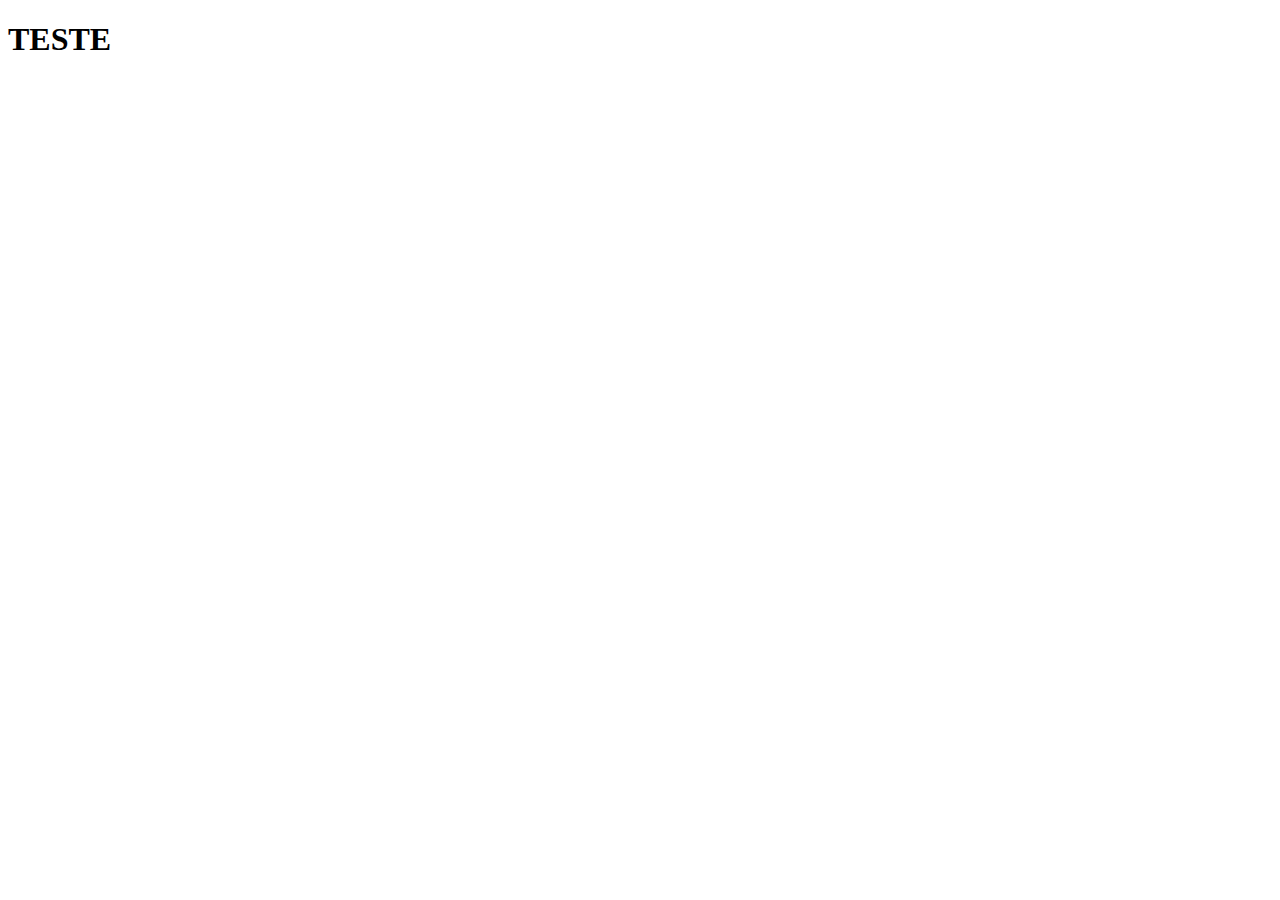
==== index.html @ 76f3df74 "teste" ====
<!DOCTYPE html>
<html lang="en">
<head>
  <title>FlexBlog</title>
  <meta charset="UTF-8">
  <meta name="viewport" content="width=device-width, initial-scale=1.0, shrink-to-fit=no">
  <link href="https://fonts.googleapis.com/css2?family=Nunito:ital,wght@0,400;0,700;1,400&display=swap" rel="stylesheet">
  <link rel="stylesheet" type="text/css" href="./style.css">
</head>
<body>
  <h1> TESTE</h1>
</body>
</html>
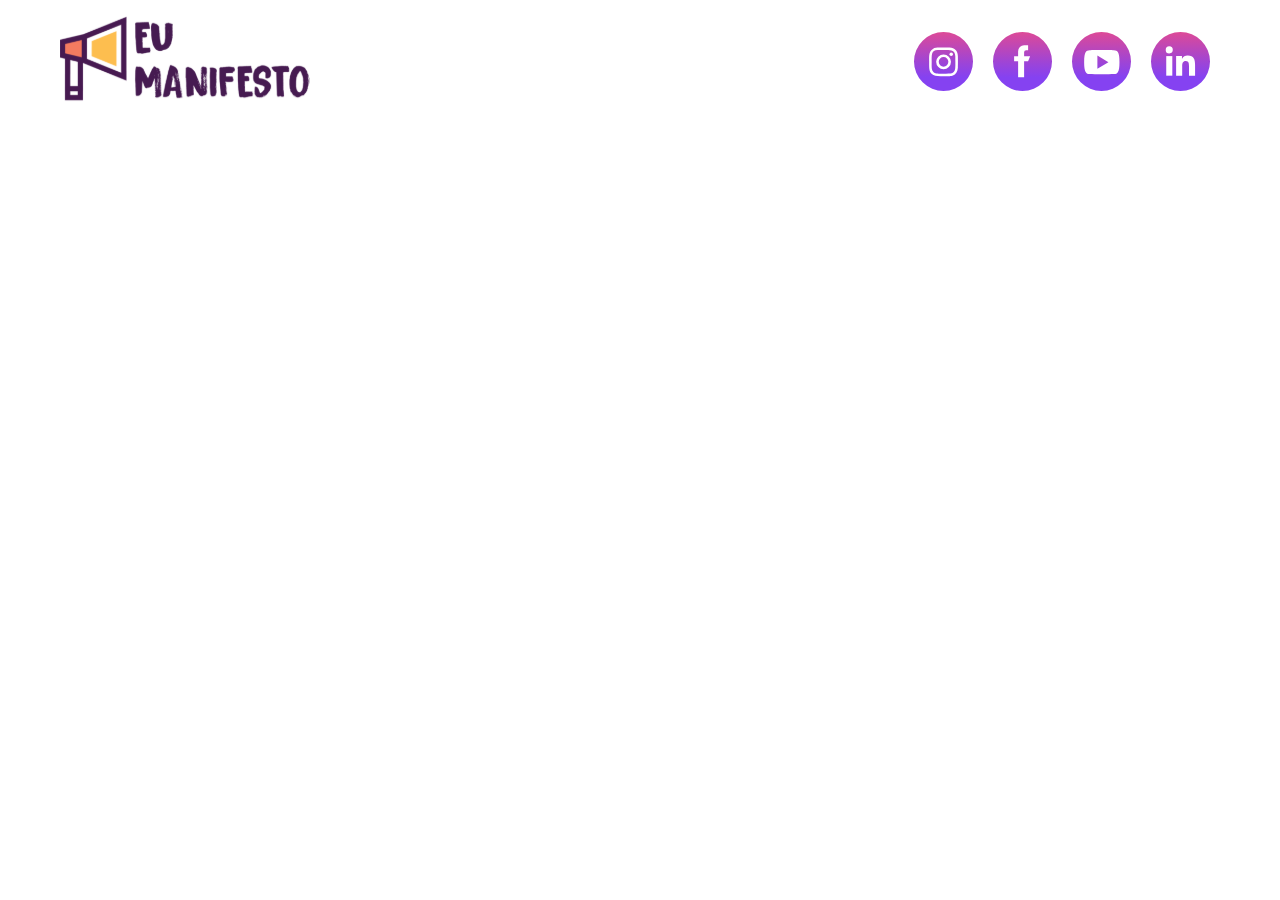
==== commit 75f36c1c: "Feito e estilizado Header da page" ====
--- a/index.html
+++ b/index.html
@@ -6,8 +6,55 @@
   <meta name="viewport" content="width=device-width, initial-scale=1.0, shrink-to-fit=no">
   <link href="https://fonts.googleapis.com/css2?family=Nunito:ital,wght@0,400;0,700;1,400&display=swap" rel="stylesheet">
   <link rel="stylesheet" type="text/css" href="./style.css">
+  
+  <!-- Hotjar Tracking Code for eumanifesto.online -->
+  <script>
+      (function(h,o,t,j,a,r){
+          h.hj=h.hj||function(){(h.hj.q=h.hj.q||[]).push(arguments)};
+          h._hjSettings={hjid:1817699,hjsv:6};
+          a=o.getElementsByTagName('head')[0];
+          r=o.createElement('script');r.async=1;
+          r.src=t+h._hjSettings.hjid+j+h._hjSettings.hjsv;
+          a.appendChild(r);
+      })(window,document,'https://static.hotjar.com/c/hotjar-','.js?sv=');
+  </script>
+  
+  <!-- Facebook Pixel Code -->
+  <script>
+    !function(f,b,e,v,n,t,s)
+    {if(f.fbq)return;n=f.fbq=function(){n.callMethod?
+    n.callMethod.apply(n,arguments):n.queue.push(arguments)};
+    if(!f._fbq)f._fbq=n;n.push=n;n.loaded=!0;n.version='2.0';
+    n.queue=[];t=b.createElement(e);t.async=!0;
+    t.src=v;s=b.getElementsByTagName(e)[0];
+    s.parentNode.insertBefore(t,s)}(window, document,'script',
+    'https://connect.facebook.net/en_US/fbevents.js');
+    fbq('init', '2068957799896020');
+    fbq('track', 'PageView');
+  </script>
+  <noscript><img height="1" width="1" style="display:none"
+    src="https://www.facebook.com/tr?id=2068957799896020&ev=PageView&noscript=1"
+  /></noscript>
+  <!-- End Facebook Pixel Code -->
+  
 </head>
 <body>
-  <h1> TESTE</h1>
+
+  <header class="menu">
+    <div class="menu-logo">
+      <a href="#"><img src="./img/logo.svg" alt="Logo"></a>
+    </div>
+    <nav class="menu-nav">
+      <ul>
+        <li><a href="#"><img src="./img/instagram.svg" alt="Instagram"></a></li>
+        <li><a href="#"><img src="./img/facebook.svg" alt="Instagram"></a></li>
+        <li><a href="#"><img src="./img/youtube.svg" alt="Instagram"></a></li>
+        <li><a href="#"><img src="./img/linkedin.svg" alt="Instagram"></a></li>
+      </ul>
+    </nav>
+  </header>
+
+
+
 </body>
 </html>
--- a/style.css
+++ b/style.css
@@ -0,0 +1,45 @@
+body, h1, h2, ul, li, a, p {
+  padding: 0px;
+  margin: 0px;
+}
+
+body {
+  
+  color: #222222;
+}
+
+ul {
+  list-style: none;
+}
+
+a {
+  text-decoration: none;
+}
+
+img {
+  display: block;
+  max-width: 100%;
+}
+
+* {
+  box-sizing: border-box;
+}
+
+/* MENU */
+.menu {
+  max-width: 1160px;
+  margin: 0 auto;
+  display: flex;
+  justify-content: space-between;
+  flex-wrap: wrap;
+  align-items: center;
+  padding: 15px 0;
+}
+.menu-nav ul {
+  display: flex;
+  flex-wrap: wrap;
+}
+.menu-nav a {
+  display: block;
+  padding: 10px;
+}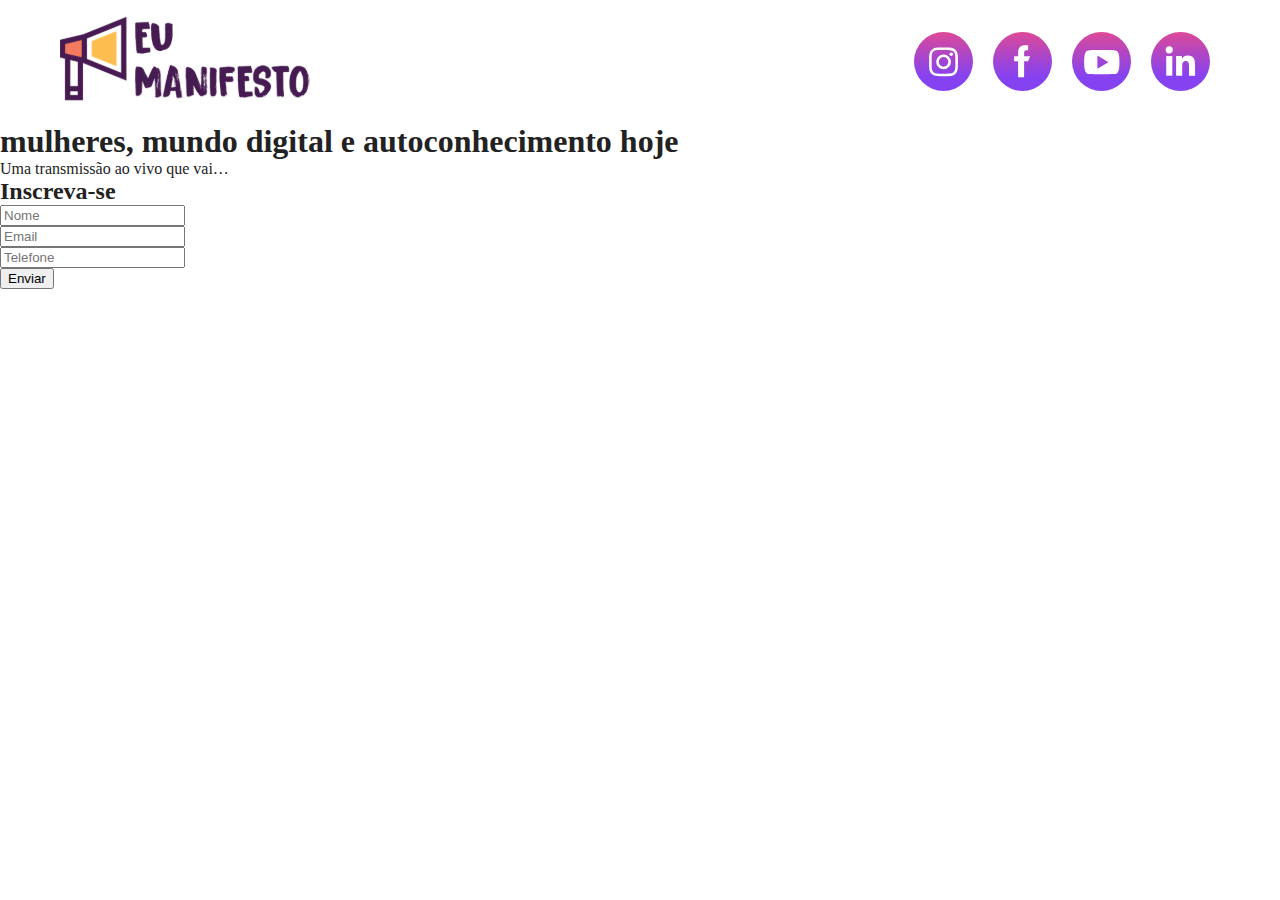
==== commit aecc551e: "Popup created" ====
--- a/index.html
+++ b/index.html
@@ -6,6 +6,7 @@
   <meta name="viewport" content="width=device-width, initial-scale=1.0, shrink-to-fit=no">
   <link href="https://fonts.googleapis.com/css2?family=Nunito:ital,wght@0,400;0,700;1,400&display=swap" rel="stylesheet">
   <link rel="stylesheet" type="text/css" href="./style.css">
+  <link rel="stylesheet" href="./assets/css/popup.css">
   
   <!-- Hotjar Tracking Code for eumanifesto.online -->
   <script>
@@ -54,7 +55,84 @@
     </nav>
   </header>
 
+  <section class="foda">
+    <div class="bg-main">
+    <div class="info">
+      <h1>mulheres, mundo digital e autoconhecimento hoje</h1>
+      <p>Uma transmissão ao vivo que vai…</p>
+    </div>
+    <div class="subscribe">
+      <h2>Inscreva-se</h2>
+      <form action="">
 
+        <div id="inputName" class="form-group">
+          <input
+            name="name"
+            type="text"
+            placeholder="Nome"
+            pattern="^\D{2,}\s[\D\s]{2,}$"
+            title="Campo para seu nome completo"
+            class="form-control form-control-lg"
+            required
+            aria-label="Digite seu nome completo"
+            aria-labelledby="inputName download-tool"                      
+          />
+        </div>
+
+        <div id="inputEmail" class="form-group">
+          <input
+            name="email"
+            type="email"
+            placeholder="Email"
+            title="Campo para um email válido"
+            class="form-control form-control-lg"
+            required
+            aria-label="Campo para um email válido"
+            aria-labelledby="inputEmail download-tool"                      
+          />
+        </div>
+        
+        <div id="inputEmail" class="form-group">
+          <input
+            name="telefone"
+            type="tel"
+            placeholder="Telefone"
+            title="Campo para um email válido"
+            class="form-control form-control-lg"
+            required
+            aria-label="Campo para um email válido"
+            aria-labelledby="inputEmail download-tool"                      
+          />
+        </div>
+
+        <input
+          name="redirectTo"
+          type="hidden"
+          value="https://lifeoneline.com.br/thankyou"
+        />
+
+        <!-- <input name="debugMode" type="hidden" value="true"/> -->
+
+        <button title="Envia formulário para receber EBOOK" aria-labelledby="download-tool" type="submit" class="btn btn-lg btn-block button-submit mb-4" >Enviar</button>
+
+      </form>
+    </div>
+  </div>
+  </section>
+
+    <!--popup-->
+    <div class="overlay">
+      <div class="popup">
+        <h2>Se houver, título</h2>
+        <a class="close" href="#">&times;</a>
+        <div class="content">
+          Conteúdo
+        </div>
+      </div>
+    </div>
+    <!--popup end-->
+  
+  <script src="./assets/js/popup.js"></script>
 
 </body>
 </html>
--- a/assets/css/popup.css
+++ b/assets/css/popup.css
@@ -0,0 +1,55 @@
+.overlay {
+  position: fixed;
+  top: 0;
+  bottom: 0;
+  left: 0;
+  right: 0;
+  background: rgba(0, 0, 0, 0.7);
+  transition: opacity 300ms;
+  visibility: hidden;
+  opacity: 0;
+}
+
+.visible {
+  visibility: visible;
+  opacity: 1;
+}
+
+.popup {
+  margin: 70px auto;
+  padding: 20px;
+  background: #fff;
+  border-radius: 5px;
+  width: 30%;
+  position: relative;
+}
+
+.popup h2 {
+  margin-top: 0;
+  color: #333;
+  font-family: Tahoma, Arial, sans-serif;
+}
+
+.popup .close {
+  position: absolute;
+  top: 20px;
+  right: 30px;
+  transition: all 200ms;
+  font-size: 30px;
+  font-weight: bold;
+  text-decoration: none;
+  color: #333;
+}
+/* .popup .close:hover {
+  color: #06D85F;
+} */
+.popup .content {
+  max-height: 30%;
+  overflow: auto;
+}
+
+/* @media screen and (max-width: 700px){
+  .popup{
+    width: 90%;
+  }
+} */
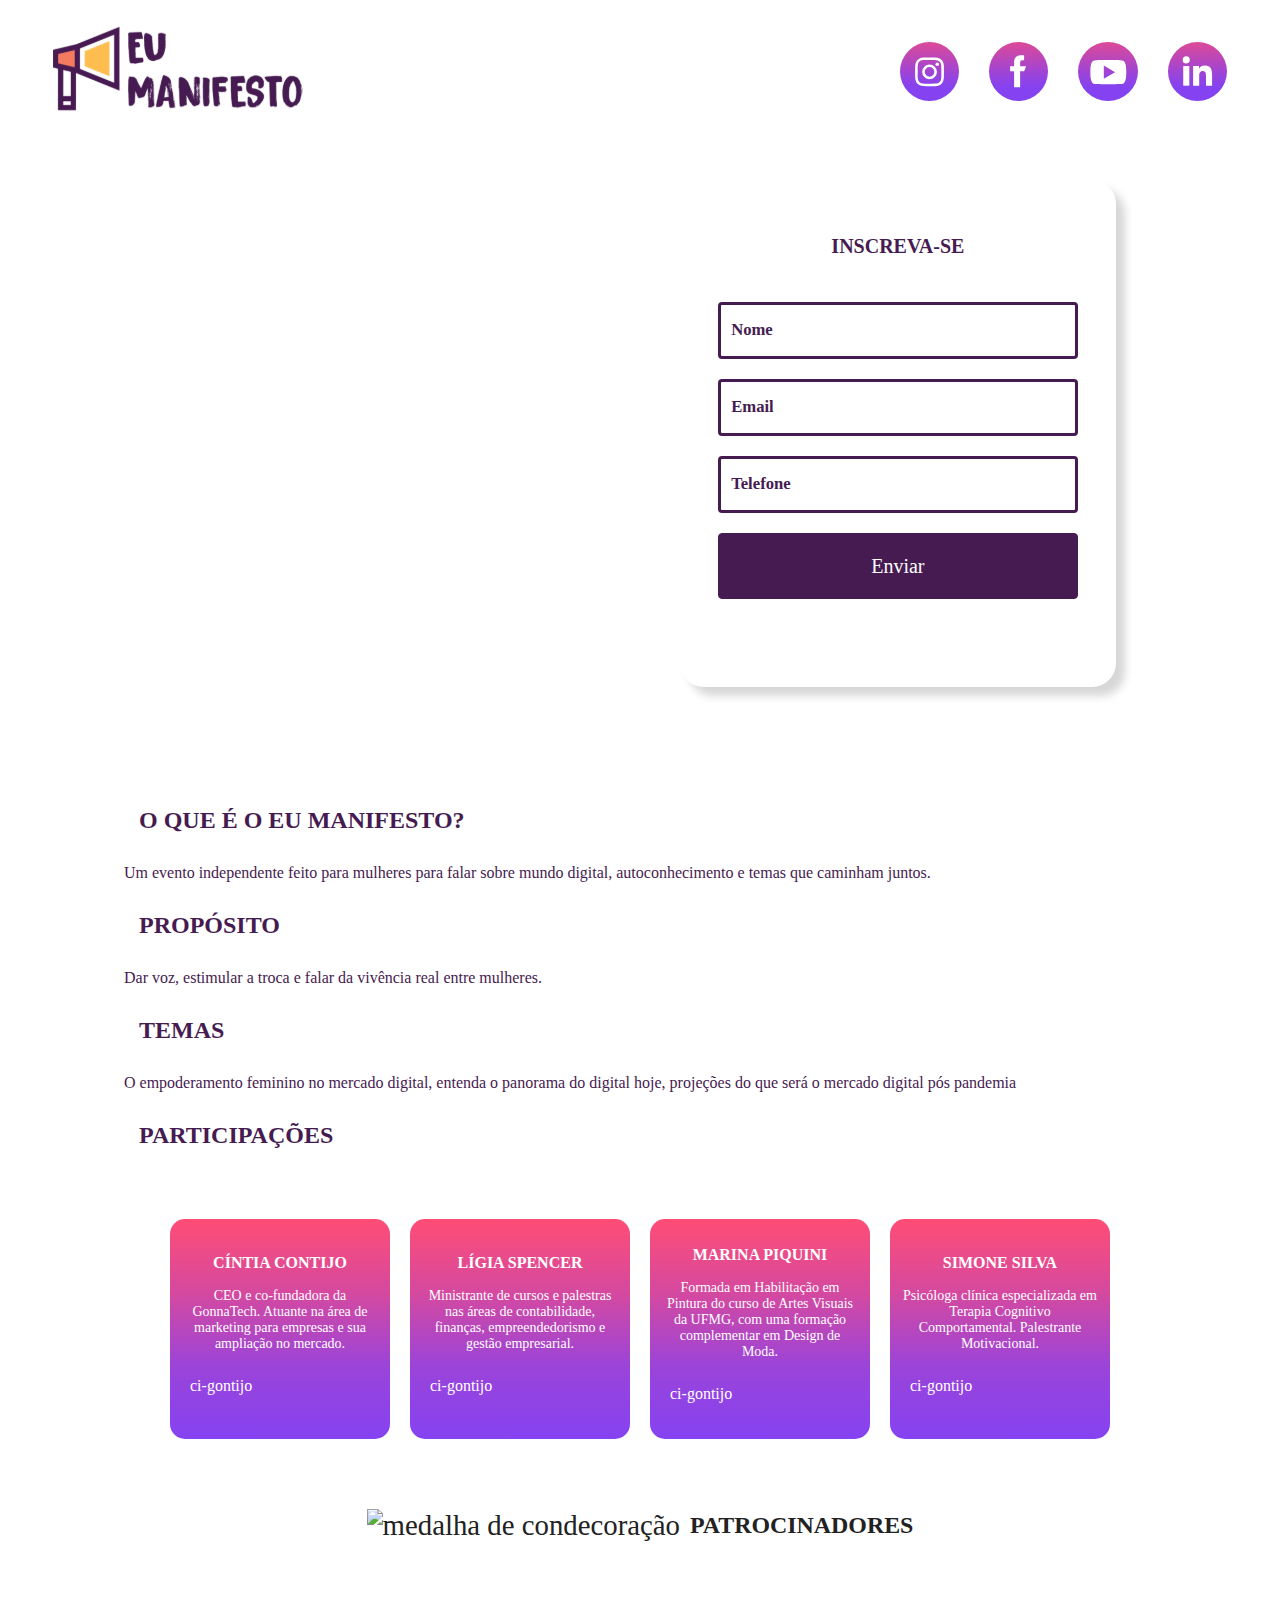
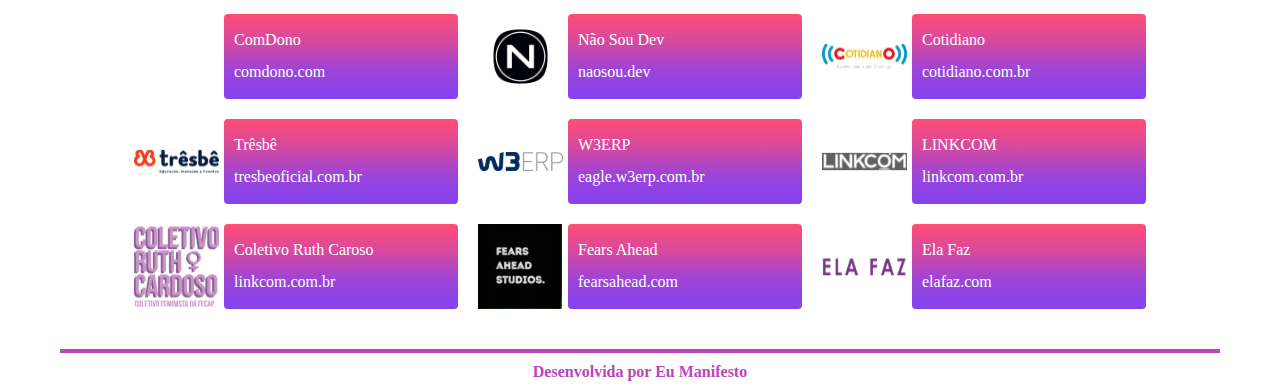
==== commit 1aef53e5: "geral fix responsividade e patrocinadores" ====
--- a/index.html
+++ b/index.html
@@ -1,12 +1,11 @@
 <!DOCTYPE html>
-<html lang="en">
+<html lang="pt-br">
 <head>
-  <title>FlexBlog</title>
+  <title>Eu Manifesto!</title>
   <meta charset="UTF-8">
   <meta name="viewport" content="width=device-width, initial-scale=1.0, shrink-to-fit=no">
   <link href="https://fonts.googleapis.com/css2?family=Nunito:ital,wght@0,400;0,700;1,400&display=swap" rel="stylesheet">
   <link rel="stylesheet" type="text/css" href="./style.css">
-  <link rel="stylesheet" href="./assets/css/popup.css">
   
   <!-- Hotjar Tracking Code for eumanifesto.online -->
   <script>
@@ -42,10 +41,10 @@
 <body>
 
   <header class="menu">
-    <div class="menu-logo">
-      <a href="#"><img src="./img/logo.svg" alt="Logo"></a>
-    </div>
     <nav class="menu-nav">
+      <div class="menu-logo">
+        <a href="#"><img src="./img/logo.svg" alt="Logo"></a>
+      </div>
       <ul>
         <li><a href="#"><img src="./img/instagram.svg" alt="Instagram"></a></li>
         <li><a href="#"><img src="./img/facebook.svg" alt="Instagram"></a></li>
@@ -55,84 +54,221 @@
     </nav>
   </header>
 
-  <section class="foda">
+  <section class="foda top">
     <div class="bg-main">
-    <div class="info">
-      <h1>mulheres, mundo digital e autoconhecimento hoje</h1>
-      <p>Uma transmissão ao vivo que vai…</p>
-    </div>
-    <div class="subscribe">
-      <h2>Inscreva-se</h2>
-      <form action="">
-
-        <div id="inputName" class="form-group">
+      <div class="info">
+        <h1>WEBINAR</h1>
+        <h1>EU MANIFESTO: Mulheres,<br>
+          mundo digital e<br> 
+          autoconhecimento</h1>
+        <p class="infoFirstParagraph">Data: 20/05</p>
+        <p>Hora: 20h</p>
+        <p>Assista Gratuitamente</p>
+          
+      </div>
+
+      <div class="subscribe">
+        <h2>Inscreva-se</h2>
+        <form action="https://online.us18.list-manage.com/subscribe/post" method="POST">
+          <input type="hidden" name="u" value="31394506cba141d8881054b30">
+            <input type="hidden" name="id" value="d0d3193b72">
+            <input type="hidden" name="orig-lang" value="1">
+
+          <div id="inputName" class="form-group">
+            <input type="text" name="MERGE1" id="MERGE1" size="25" value="" placeholder="Nome"
+              pattern="^\D{2,}\s[\D\s]{2,}$"
+              title="Campo para seu nome completo"
+              class="form-control form-control-lg"
+              required
+              aria-label="Digite seu nome completo"
+              aria-labelledby="inputName download-tool"                      
+            />
+          </div>
+
+          <div id="inputEmail" class="form-group">
+            <input type="email" autocapitalize="off" autocorrect="off" name="MERGE0" id="MERGE0" size="25" value="" placeholder="Email"
+              title="Campo para um email válido"
+              class="form-control form-control-lg"
+              required
+              aria-label="Campo para um email válido"
+              aria-labelledby="inputEmail download-tool"                      
+            />
+          </div>
+          
+          <div id="inputPhone" class="form-group">
+            <input type="text" name="MERGE4" id="MERGE4" size="25" value=""
+              placeholder="Telefone"
+              title="Campo para um email válido"
+              class="form-control form-control-lg"
+              required
+              aria-label="Campo para um email válido"
+              aria-labelledby="inputEmail download-tool"                      
+            />
+          </div>
+
           <input
-            name="name"
-            type="text"
-            placeholder="Nome"
-            pattern="^\D{2,}\s[\D\s]{2,}$"
-            title="Campo para seu nome completo"
-            class="form-control form-control-lg"
-            required
-            aria-label="Digite seu nome completo"
-            aria-labelledby="inputName download-tool"                      
+            name="redirectTo"
+            type="hidden"
+            value="thankyou.html"
           />
-        </div>
-
-        <div id="inputEmail" class="form-group">
-          <input
-            name="email"
-            type="email"
-            placeholder="Email"
-            title="Campo para um email válido"
-            class="form-control form-control-lg"
-            required
-            aria-label="Campo para um email válido"
-            aria-labelledby="inputEmail download-tool"                      
-          />
-        </div>
-        
-        <div id="inputEmail" class="form-group">
-          <input
-            name="telefone"
-            type="tel"
-            placeholder="Telefone"
-            title="Campo para um email válido"
-            class="form-control form-control-lg"
-            required
-            aria-label="Campo para um email válido"
-            aria-labelledby="inputEmail download-tool"                      
-          />
-        </div>
-
-        <input
-          name="redirectTo"
-          type="hidden"
-          value="https://lifeoneline.com.br/thankyou"
-        />
-
-        <!-- <input name="debugMode" type="hidden" value="true"/> -->
-
-        <button title="Envia formulário para receber EBOOK" aria-labelledby="download-tool" type="submit" class="btn btn-lg btn-block button-submit mb-4" >Enviar</button>
-
-      </form>
-    </div>
-  </div>
+          <!-- <input name="debugMode" type="hidden" value="true"/> -->
+
+          <button title="Envia formulário para inscrição" aria-labelledby="download-tool" type="submit" class="formEmailButton button-submit" name="submit" value="Subscribe" >Enviar</button>
+
+        </form>
+      </div>
+
+
+    </div>
   </section>
 
-    <!--popup-->
-    <div class="overlay">
-      <div class="popup">
-        <h2>Se houver, título</h2>
-        <a class="close" href="#">&times;</a>
-        <div class="content">
-          Conteúdo
-        </div>
-      </div>
-    </div>
-    <!--popup end-->
-  
-  <script src="./assets/js/popup.js"></script>
+  <section class="conteudo">
+    <div>
+      <img src="./img/interrogacao.svg" alt="">
+      <h2>O QUE É O EU MANIFESTO?</h2>
+    </div> 
+      <p>Um evento independente feito para mulheres para falar sobre mundo digital, autoconhecimento e temas que caminham juntos. </p>
+
+    <div>
+      <img src="./img/boy.svg" alt="">
+      <h2>PROPÓSITO</h2>
+    </div> 
+      <p>Dar voz, estimular a troca e falar da vivência real entre mulheres.</p>
+    
+      <div>
+      <img src="./img/boy.svg" alt="">
+      <h2>TEMAS</h2>
+    </div> 
+      <p>O empoderamento feminino no mercado digital, entenda o panorama do digital hoje, projeções do que será o mercado digital 
+        pós pandemia
+        </p>
+
+    <div>
+      <img src="./img/part.svg" alt="">
+      <h2>PARTICIPAÇÕES</h2>
+    </div> 
+    <div class="participacoes">
+      <div class="quadrado">
+        <img src="./img/pessoa1.svg" alt="">
+        <h3>CÍNTIA CONTIJO</h3>
+        <p>CEO e co-fundadora da GonnaTech. Atuante na área de marketing para empresas e sua ampliação no mercado.</p>
+        <a href="#"><img src="./img/linkedinIcon.svg" alt="">ci-gontijo</a>
+      </div>
+      <div class="quadrado">
+        <img src="./img/ligia.svg" alt="">
+        <h3>LÍGIA SPENCER</h3>
+        <p>Ministrante de cursos e palestras nas áreas de contabilidade, finanças, empreendedorismo e gestão empresarial.</p>
+        <a href="#"><img src="./img/linkedinIcon.svg" alt="">ci-gontijo</a>
+      </div>
+      <div class="quadrado">
+        <img src="./img/marina.svg" alt="">
+        <h3>MARINA PIQUINI</h3>
+        <p>Formada em Habilitação em Pintura do curso de Artes Visuais da UFMG, com uma formação complementar em Design de Moda.</p>
+        <a href="#"><img src="./img/linkedinIcon.svg" alt="">ci-gontijo</a>
+      </div>
+      <div class="quadrado">
+        <img src="./img/simone.svg" alt="">
+        <h3>SIMONE SILVA</h3>
+        <p>Psicóloga clínica especializada em Terapia Cognitivo Comportamental. Palestrante Motivacional.</p>
+        <a href="#"><img src="./img/linkedinIcon.svg" alt="">ci-gontijo</a>
+      </div>
+    </div>
+  </section>
+
+  <section class="patrocinadores">
+    <div class="patrocinadores__title"> 
+      <img src="img/medalha.svg" alt="medalha de condecoração">
+      <h5>PATROCINADORES</h5>
+    </div>
+    <div class="teste">
+
+    <div class="container-patrocinio">
+      <div class="patrocinio-img">
+        <img src="./img/logoComDono.png" alt="">
+      </div>
+      <div class="patrocinio-info">
+        <span>ComDono</span>
+        <p>comdono.com</p>
+      </div>
+    </div>
+    <div class="container-patrocinio">
+      <div class="patrocinio-img">
+        <img src="./img/naodev.svg" alt="">
+      </div>
+      <div class="patrocinio-info">
+        <span>Não Sou Dev</span>
+        <p>naosou.dev</p>
+      </div>
+    </div>
+    <div class="container-patrocinio">
+      <div class="patrocinio-img">
+        <img src="./img/cotidiano.svg" alt="">
+      </div>
+      <div class="patrocinio-info">
+        <span>Cotidiano</span>
+        <p>cotidiano.com.br</p>
+      </div>
+    </div>
+    <div class="container-patrocinio">
+      <div class="patrocinio-img">
+        <img src="./img/tresbe.svg" alt="">
+      </div>
+      <div class="patrocinio-info">
+        <span>Trêsbê</span>
+        <p>tresbeoficial.com.br</p>
+      </div>
+    </div>
+    <div class="container-patrocinio">
+      <div class="patrocinio-img">
+        <img src="./img/w3erp.svg" alt="">
+      </div>
+      <div class="patrocinio-info">
+        <span>W3ERP</span>
+        <p>eagle.w3erp.com.br</p>
+      </div>
+    </div>
+    <div class="container-patrocinio">
+      <div class="patrocinio-img">
+        <img src="./img/link.svg" alt="">
+      </div>
+      <div class="patrocinio-info">
+        <span>LINKCOM</span>
+        <p>linkcom.com.br</p>
+      </div>
+    </div>
+    <div class="container-patrocinio">
+      <div class="patrocinio-img">
+        <img src="./img/coletivo.svg" alt="">
+      </div>
+      <div class="patrocinio-info">
+        <span>Coletivo Ruth Caroso</span>
+        <p>linkcom.com.br</p>
+      </div>
+    </div>
+    <div class="container-patrocinio">
+      <div class="patrocinio-img">
+        <img src="./img/fear.svg" alt="">
+      </div>
+      <div class="patrocinio-info">
+        <span>Fears Ahead</span>
+        <p>fearsahead.com</p>
+      </div>
+    </div>
+    <div class="container-patrocinio">
+      <div class="patrocinio-img">
+        <img src="./img/elafaz.svg" alt="">
+      </div>
+      <div class="patrocinio-info">
+        <span>Ela Faz</span>
+        <p>elafaz.com</p>
+      </div>
+    </div>
+  </section>
+
+  <footer>
+    <p>Desenvolvida por Eu Manifesto</p>
+  </footer>
+  <script src="scripts/modal.js"></script>
 
 </body>
 </html>
--- a/style.css
+++ b/style.css
@@ -1,45 +1,429 @@
-body, h1, h2, ul, li, a, p {
-  padding: 0px;
-  margin: 0px;
-}
-
-body {
-  
-  color: #222222;
-}
-
-ul {
-  list-style: none;
-}
-
-a {
-  text-decoration: none;
-}
-
-img {
-  display: block;
-  max-width: 100%;
-}
-
-* {
-  box-sizing: border-box;
-}
-
-/* MENU */
-.menu {
-  max-width: 1160px;
-  margin: 0 auto;
-  display: flex;
-  justify-content: space-between;
-  flex-wrap: wrap;
-  align-items: center;
-  padding: 15px 0;
-}
-.menu-nav ul {
-  display: flex;
-  flex-wrap: wrap;
-}
-.menu-nav a {
-  display: block;
-  padding: 10px;
+@font-face {
+  font-family: 'Helvetica Neue';
+  src: url('/fonts/helvetica-neue.ttf');
+}
+@font-face {
+  font-family: 'Helvetica Neue Bold';
+  src: url('/fonts/helvetica-neue-bold.ttf');
+}
+@font-face {
+  font-family: 'Aller Bold';
+  src: url('/fonts/aller-bold.ttf');
+}
+
+* {
+  box-sizing: border-box;
+}
+
+body, h1, h2, h5, ul, li, a, p {
+  padding: 0px;
+  margin: 0px;
+  font-family: 'Helvetica Neue';
+}
+
+body {
+  color: #222222;
+  max-width: 100vw;
+}
+
+.foda {
+  display: block;
+  background: url('/img/background.svg') 0% 0% no-repeat padding-box;
+  opacity: 1;
+  background-position: cover;
+}
+
+ul {
+  list-style: none;
+}
+
+a {
+  text-decoration: none;
+}
+
+img {
+  display: block;
+  max-width: 100%;
+}
+
+
+/* MENU */
+.menu{
+  /* position: relative; */
+  margin: 0 auto;
+  
+}
+.menu-nav {
+  width: 100%;
+  margin: 0 auto;
+  display: flex;
+  justify-content: space-between;
+  flex-wrap: wrap;
+  align-items: center;
+  padding: 15px 3vw;
+  position: fixed;
+  top: 0;
+  background: #fff;
+}
+.menu-nav ul {
+  display: flex;
+  flex-wrap: wrap;
+}
+.menu-nav a {
+  display: block;
+  padding: 10px 15px;
+}
+@media (max-width: 390px) {
+  .menu-nav a {
+    padding: 10px 10px;
+  }
+}
+
+.foda {
+  background: url('/img/background.svg') 0% 0% no-repeat padding-box;
+  padding: 0 5vw;
+  margin-top: 120px;
+}
+@media (max-width: 768px) {
+  .foda {
+  margin-top: 222px;
+
+  }
+}
+
+.bg-main {
+  max-width: 1160px;
+  margin: 0 auto;
+  display: flex;
+}
+
+.info {
+  width: 55%;
+  flex-wrap: wrap;
+  opacity: 1;
+}
+
+/* INFO */
+.info h1 {
+  font-size: 2.5em;
+  max-width: 500px;
+  margin-top: 60px;
+  color: #ffffff;
+  font-family: 'Aller Bold';
+}
+.info h1:first-child {
+  border: 2px solid #fff;
+  padding: 15px;
+}
+.info p {
+  font-family: Arial, Helvetica, sans-serif;
+  font-size: 1.125em;
+  letter-spacing: 0px;
+  color: #FFFFFF;
+}
+.infoFirstParagraph {
+  margin-top: 35px;
+}
+@media (max-width: 390px) {
+  .info h1 {
+    font-size: 2em;
+  }
+}
+
+/* SUBSCRIBE */
+.subscribe {
+  width: 45%;
+  height: 507px;
+  background: #ffffff;
+  box-shadow: 9px 9px 9px #00000029;
+  border-radius: 24px;
+  margin: 60px 100px;
+  padding-left: 3vw;
+  padding-right: 3vw;
+  /* padding-top: 55px; */
+}
+
+@media (max-width: 768px) {
+  .menu-nav {
+    flex-direction: column;
+  }
+  .bg-main{
+    flex-direction: column;
+    align-items: center;
+  }
+  .info {
+    width:100%;
+  }
+  .subscribe {
+    width: 100%;
+    max-width: 380px;
+    margin-left: 0px;
+    margin-right: 0px;
+    padding: 0 20px
+  }
+ }
+
+@media (min-width: 769px) and (max-width: 992px) { 
+
+  .subscribe {
+    margin-left: 40px;
+    margin-right: 0px;
+  }
+ }
+
+ @media (min-width: 993px) and (max-width: 1200px) { 
+  .subscribe {
+    margin-left: 40px;
+    margin-right: 40px;
+  }
+ }
+
+.subscribe h2 {
+  font-family: 'Helvetica Neue';
+  text-transform: uppercase;
+  font-size: 1.25em;
+  text-align: center;
+  margin: 55px 0 44px 0;
+  color: #461B51;
+}
+.subscribe form {
+  width: 100%;
+}
+.subscribe input {
+  width: 100%;
+
+/*   max-width: 380px;
+  width: calc(380px - 20%); */
+
+  height: 57px;
+  border: 3px solid #461B51;
+  padding-left: 10px;
+  border-radius: 4px;
+  opacity: 1;
+  margin-bottom: 20px;
+  flex: 1;
+}
+.subscribe input::placeholder {
+  font-family: 'Helvetica Neue';
+  font-size: 1.25em;
+  line-height: 1.5em;
+  letter-spacing: 0px;
+  color: #461B51;
+  opacity: 1;
+  font-weight: bold;
+}
+
+.subscribe button {
+  border: 1px solid #461B51;
+  border-radius: 4px;
+  opacity: 1;
+  width: 100%;
+
+/*   width: calc(280px - 20%); */
+  padding: 17px 0;
+  color: #ffffff;
+  background: #461B51;
+  font-size: 1.25em;
+  line-height: 1.5em;
+  font-family: inherit;
+}
+
+.conteudo {
+  max-width: 1160px;
+  margin: 60px auto;
+  flex-wrap: wrap;
+  padding: 0 5vw;
+}
+
+.conteudo div {
+  display: flex;
+}
+.conteudo h2 {
+  margin-left: 15px;
+  font-size: 1.5em;
+  font-family: 'Helvetica Neue Bold';
+  color: #461B51;
+}
+
+.conteudo p {
+  margin: 30px auto;
+  font-weight: 1.125em;
+  color: #461B51;
+}
+
+.participacoes {
+  margin: 60px auto;
+  display: flex;
+  flex-wrap: wrap;
+  flex: 1;
+  justify-content: center;
+  align-content: center;
+}
+
+.quadrado {
+  width: 220px;
+  height: 220px;
+  background: linear-gradient(#FF4D75, #D5499F, #9B44D9, #8542F1);
+  border-radius: 15px;
+  display: flex;
+  flex-wrap: wrap;
+  /* flex: 1 1 250px;   */
+  flex-direction: column;
+  justify-content: center;
+  text-align: center;
+  margin: 10px;
+}
+.quadrado p {
+  color: white;
+  text-align: center;
+  max-width: 200px;
+  font-size: 0.875em;
+  margin: 0 auto;
+}
+.quadrado h3 {
+  text-align: center;
+  color: white;
+  font-size: 1em;
+}
+.quadrado img {
+  padding-right: 8px;
+}
+
+.quadrado a {
+  /* display: inline-block; */
+  margin: 25px auto;
+  /* display: flex; */
+  margin-left: 20px;
+  outline: none;
+  color: white;
+}
+.patrocinadores {
+  max-width: 1160px;
+  margin: 0 auto 30px auto;
+  padding: 0 5vw;
+  /* display: flex; */
+  /* text-align: center; */
+}
+.teste {
+  display: flex;
+  flex-wrap: wrap;
+  /* flex: 1 1 350px; */
+}
+.container-patrocinio {
+  width: 500px;
+  display: flex;
+  flex-wrap: wrap;
+  flex: 1 1 300px;
+  margin: 10px 0;
+  /* justify-content: center;
+  align-self: center;
+  align-content: center; */
+  /* background: blue; */
+  /* width: 220px; */
+  /* flex: 1 1 300px; */
+  /* margin: 0 auto; */
+  /* justify-content: space-between; */
+  /* align-items: center; */
+  /* text-align: center; */
+  padding: 0 10px;
+}
+.patrocinio-img {
+  width: 85px;
+  height: 85px;
+  display: flex;
+  margin-right: 5px;
+}
+
+.patrocinio-info {
+  background: blue;
+  padding: 10px;
+  flex: 1 1 100px;
+  background: linear-gradient(#FF4D75, #D5499F, #9B44D9, #8542F1);
+  color: white;
+  line-height: 2;
+  border-radius: 4px;
+}
+.patrocinio-info span {
+  font-size: 1em;
+  font-family: 'Helvetica Neue Bold';
+}
+.patrocinio-info p {
+  font-size: 1em;
+  font-family: 'Helvetica Neue';
+}
+.patrocinadores__logo{
+  display: flex;
+  flex: 1 300px; 
+  flex-wrap: wrap;
+  align-items: center;
+  justify-content: center; 
+  margin: 0 auto;
+}
+
+.patrocinadores__title{
+  width: 100%;
+  display: flex;
+  justify-content: center;
+  align-items: center;
+  padding-bottom: 6%;
+  font-size: 1.8rem;
+}
+
+.patrocinadores__title img{
+  padding-right: 10px;
+}
+
+.patrocinadores__container{
+  display: flex;
+  flex: 1 1 300px;
+  justify-content: left;
+  align-items: center;
+  padding-left: 10%;
+  padding-bottom: 6px;
+  /* flex-wrap: wrap; */
+}
+
+.patrocinadores__dados{
+  display: flex;
+  justify-content: center;
+  align-items: left;
+  flex-direction: column;
+  background: transparent linear-gradient(180deg, #FF4D75 0%, #D5499F 31%, #9B44D9 78%, #8542F1 100%) 0% 0% no-repeat padding-box;
+  width: 242px;
+  padding: 1.2% 0% 1.3% 1%;
+  color: #fff;
+}
+
+.patrocinadores__dados a{
+  color: #fff;
+}
+
+.patrocinadores__dados a:hover{
+  color: rgb(24, 11, 141);
+}
+
+.logo_container{
+  display: flex;
+  justify-content: center;
+  align-items: center;
+  width: 64px;
+}
+.logo_canalPeca{
+  width: 80%;
+}
+
+footer {
+  max-width: 1160px;
+  margin: 0 auto;
+}
+footer {
+  border-top: 4px solid #B947BB;
+}
+footer p {
+  text-align: center;
+  font-family: 'Helvetica Neue';
+  padding: 10px;
+  color: #B947BB;
+  font-weight: bold;
+  
 }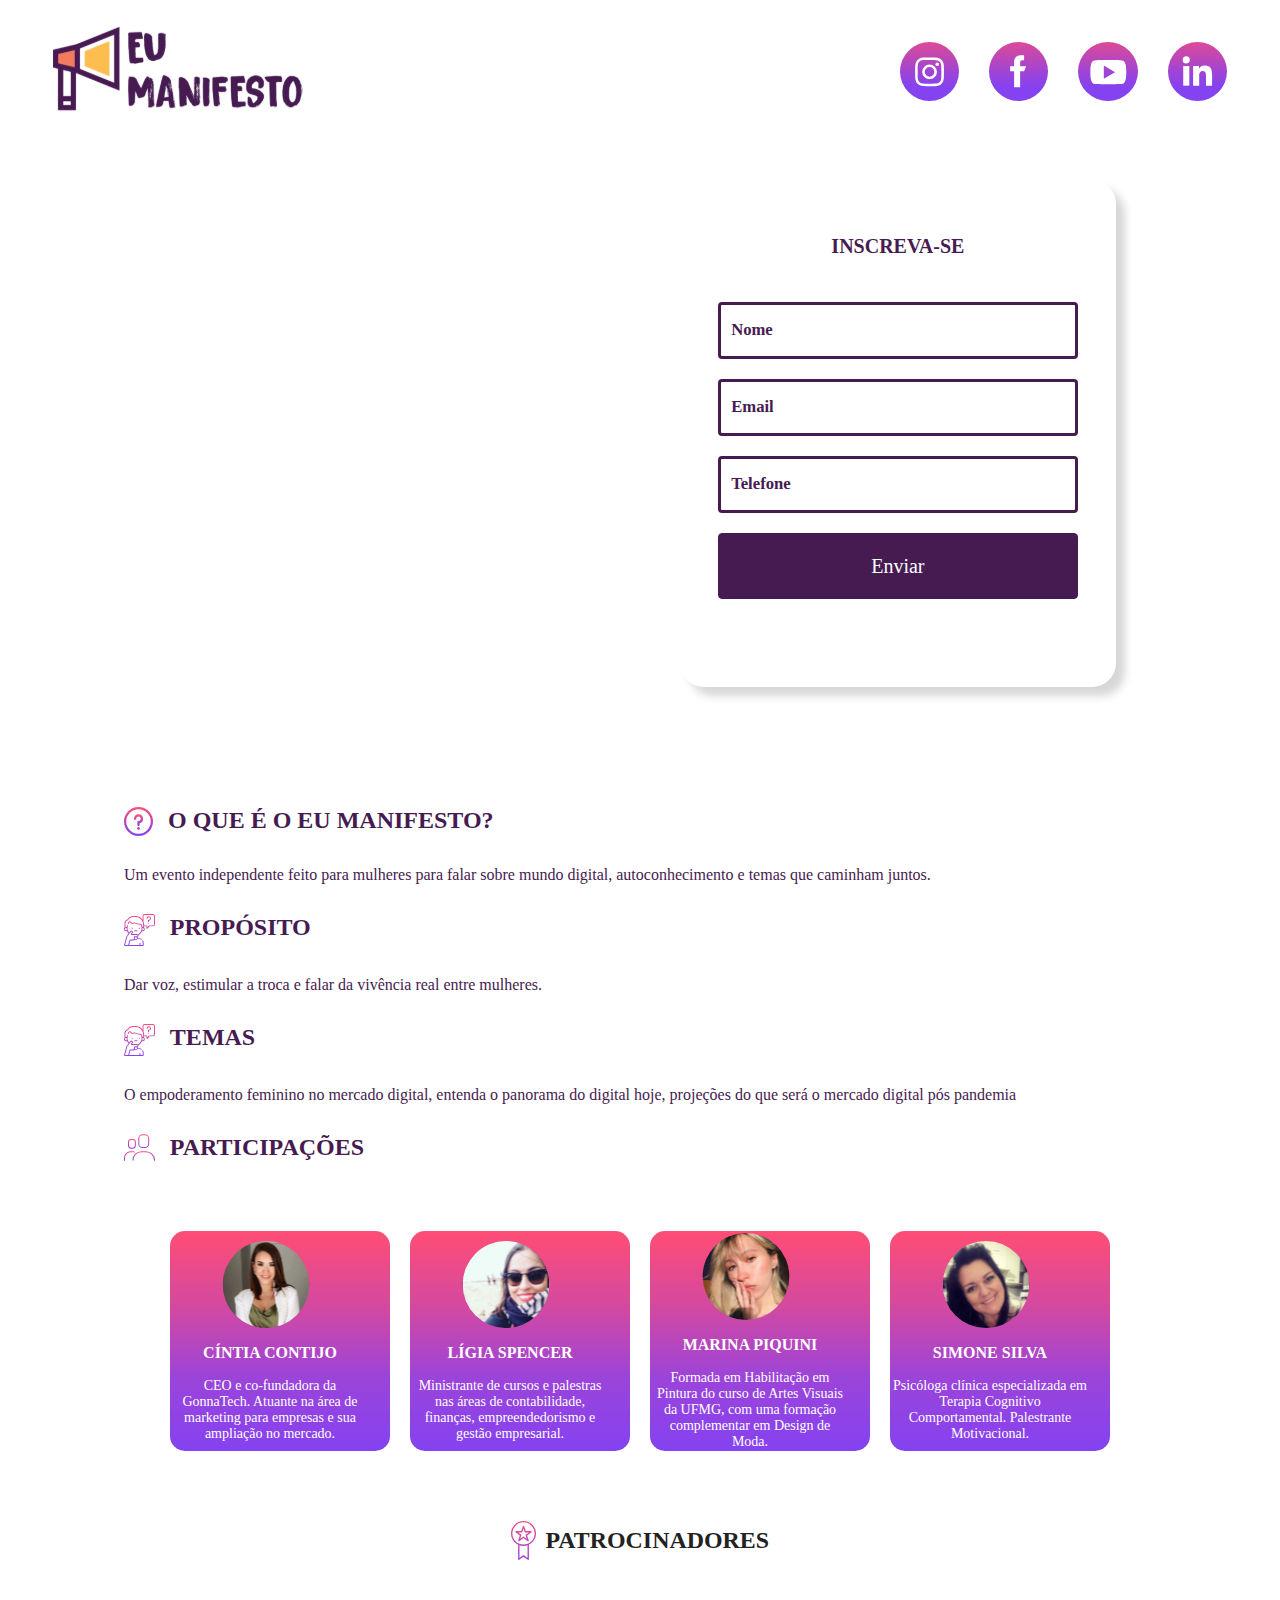
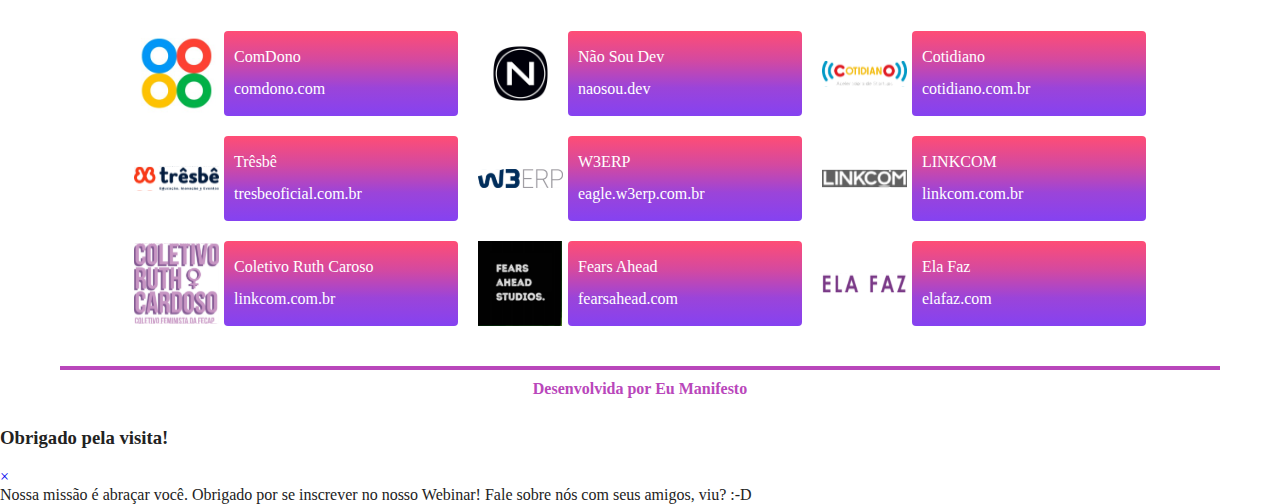
==== commit 8a49255c: "Merge branch 'master' into popup" ====
--- a/index.html
+++ b/index.html
@@ -268,6 +268,16 @@
   <footer>
     <p>Desenvolvida por Eu Manifesto</p>
   </footer>
+    
+  <!--popup-->
+  <div class="overlay">
+    <div class="popup">
+      <h3>Obrigado pela visita!</h3>
+      <a class="close" href="#">&times;</a>
+      <div class="content">
+        Nossa missão é abraçar você. Obrigado por se inscrever no nosso Webinar! Fale sobre nós com seus amigos, viu? :-D
+    </div>
+  </div>
   <script src="scripts/modal.js"></script>
 
 </body>
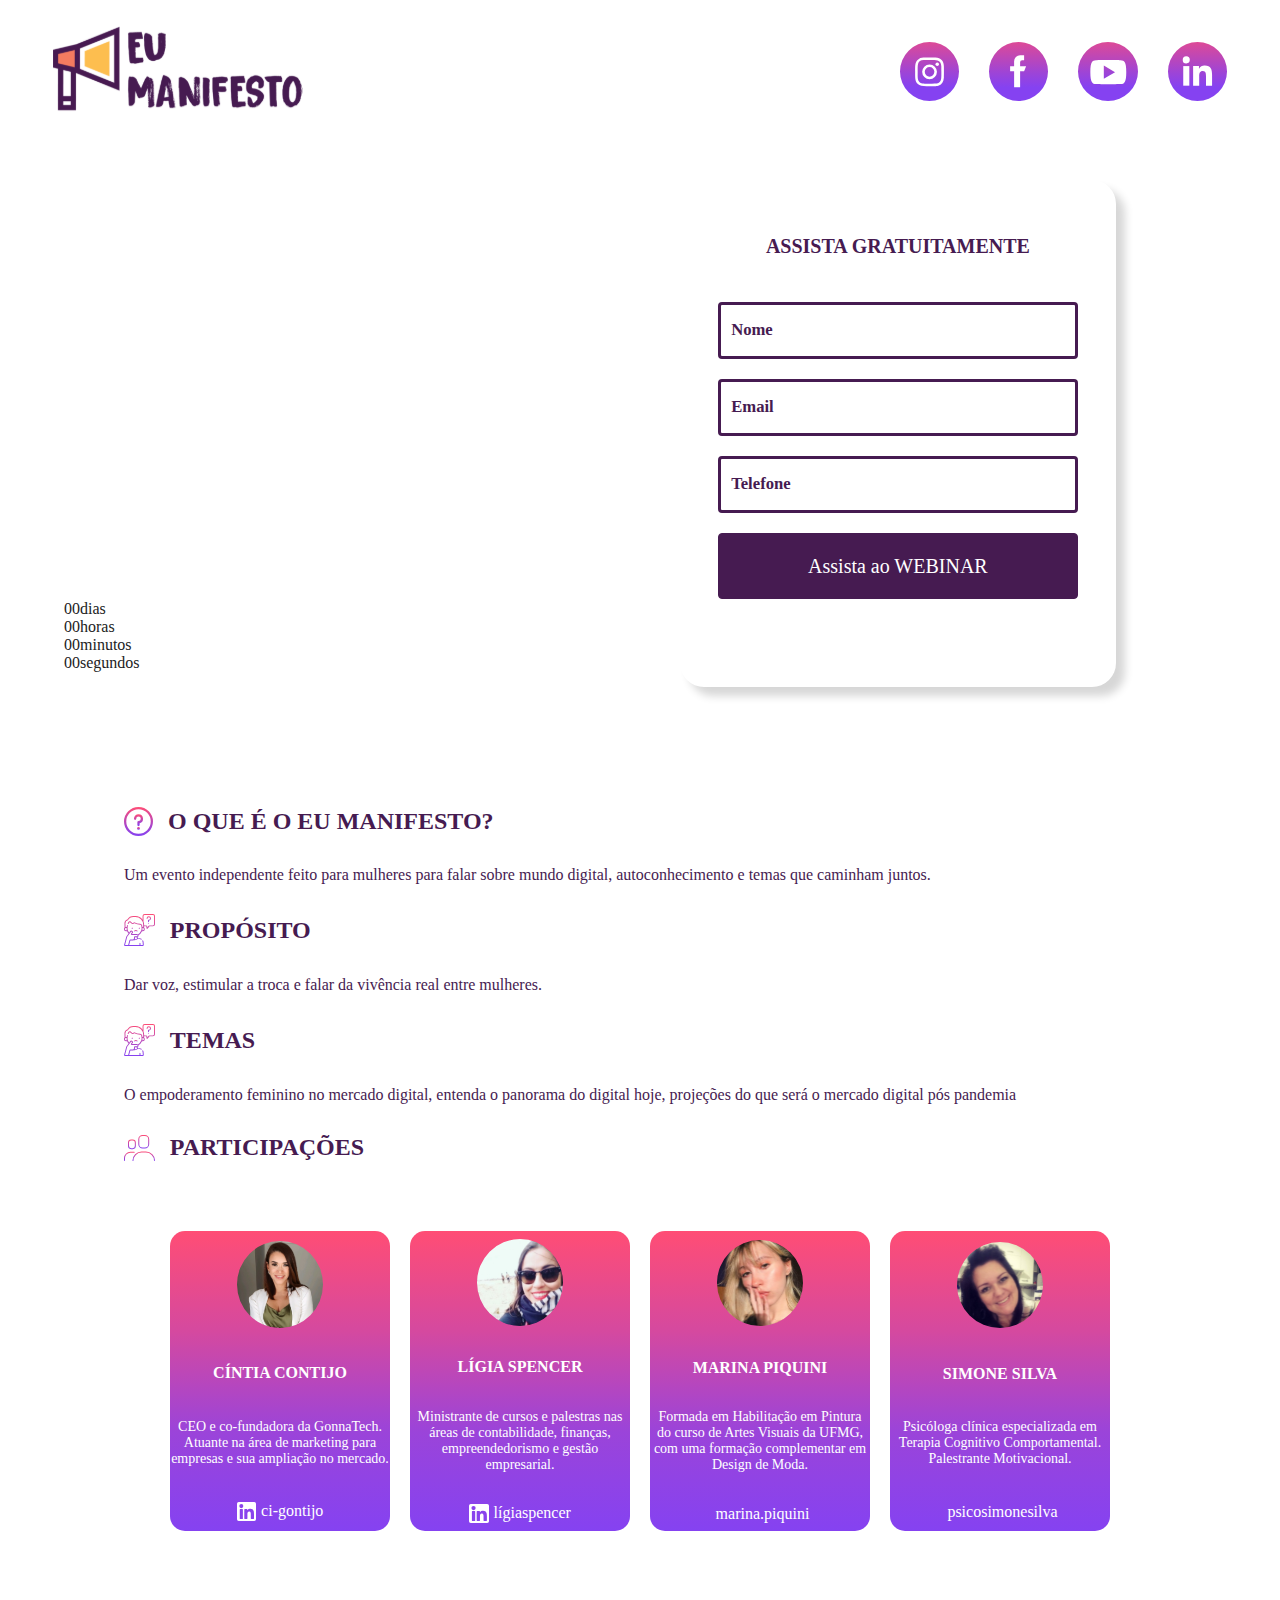
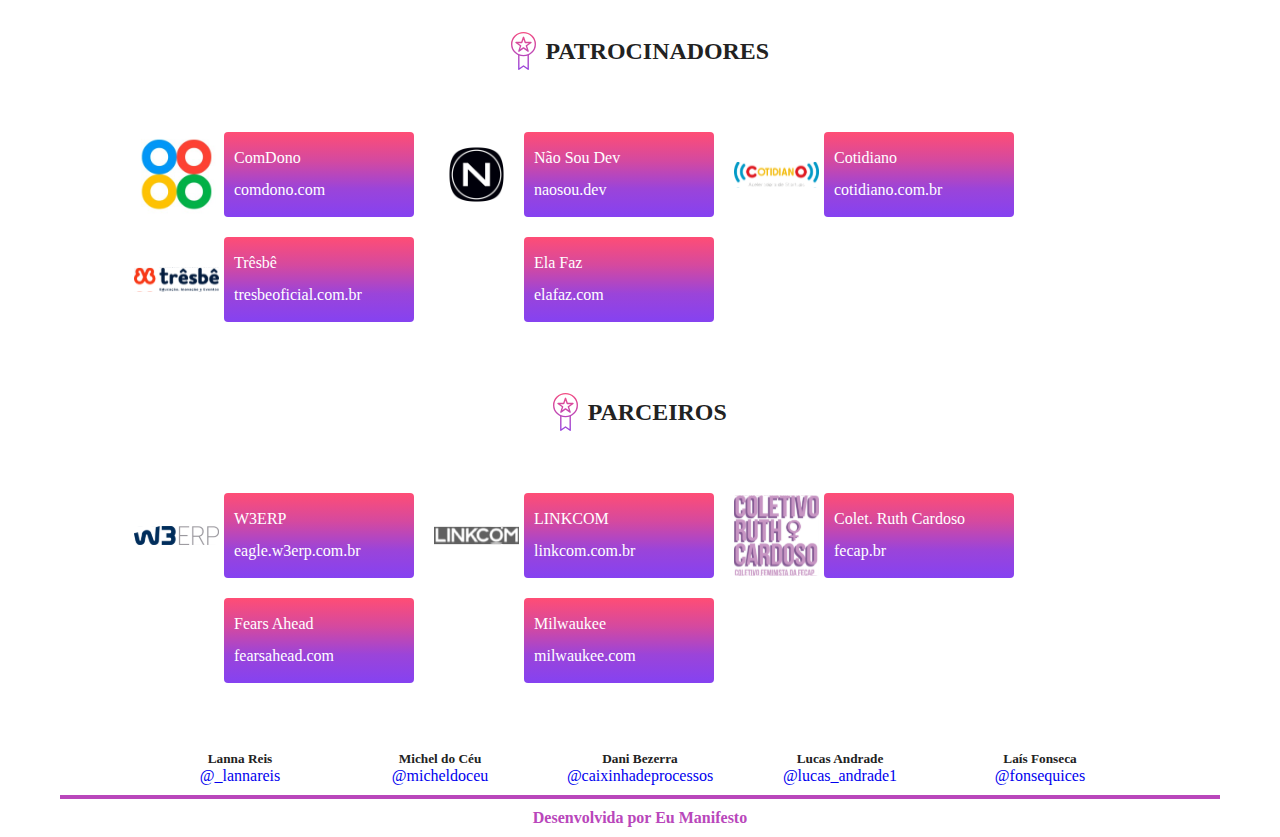
==== commit a3f1b2d6: "add influencer section with cards" ====
--- a/index.html
+++ b/index.html
@@ -1,43 +1,49 @@
 <!DOCTYPE html>
 <html lang="pt-br">
+
 <head>
   <title>Eu Manifesto!</title>
   <meta charset="UTF-8">
   <meta name="viewport" content="width=device-width, initial-scale=1.0, shrink-to-fit=no">
   <link href="https://fonts.googleapis.com/css2?family=Nunito:ital,wght@0,400;0,700;1,400&display=swap" rel="stylesheet">
-  <link rel="stylesheet" type="text/css" href="./style.css">
-  
+  <link rel="stylesheet" href="./assets/css/popup.css">
+  <link rel="stylesheet" type="text/css" href="./assets/css/style.css">
+  <link rel="stylesheet" type="text/css" href="./assets/css/countdown.css">
+
   <!-- Hotjar Tracking Code for eumanifesto.online -->
   <script>
-      (function(h,o,t,j,a,r){
-          h.hj=h.hj||function(){(h.hj.q=h.hj.q||[]).push(arguments)};
-          h._hjSettings={hjid:1817699,hjsv:6};
-          a=o.getElementsByTagName('head')[0];
-          r=o.createElement('script');r.async=1;
-          r.src=t+h._hjSettings.hjid+j+h._hjSettings.hjsv;
-          a.appendChild(r);
-      })(window,document,'https://static.hotjar.com/c/hotjar-','.js?sv=');
+    (function (h, o, t, j, a, r) {
+      h.hj = h.hj || function () { (h.hj.q = h.hj.q || []).push(arguments) };
+      h._hjSettings = { hjid: 1817699, hjsv: 6 };
+      a = o.getElementsByTagName('head')[0];
+      r = o.createElement('script'); r.async = 1;
+      r.src = t + h._hjSettings.hjid + j + h._hjSettings.hjsv;
+      a.appendChild(r);
+    })(window, document, 'https://static.hotjar.com/c/hotjar-', '.js?sv=');
   </script>
-  
+  <!-- Hotjar Tracking Code for eumanifesto.online -->
+
   <!-- Facebook Pixel Code -->
   <script>
-    !function(f,b,e,v,n,t,s)
-    {if(f.fbq)return;n=f.fbq=function(){n.callMethod?
-    n.callMethod.apply(n,arguments):n.queue.push(arguments)};
-    if(!f._fbq)f._fbq=n;n.push=n;n.loaded=!0;n.version='2.0';
-    n.queue=[];t=b.createElement(e);t.async=!0;
-    t.src=v;s=b.getElementsByTagName(e)[0];
-    s.parentNode.insertBefore(t,s)}(window, document,'script',
-    'https://connect.facebook.net/en_US/fbevents.js');
+    !function (f, b, e, v, n, t, s) {
+      if (f.fbq) return; n = f.fbq = function () {
+        n.callMethod ?
+          n.callMethod.apply(n, arguments) : n.queue.push(arguments)
+      };
+      if (!f._fbq) f._fbq = n; n.push = n; n.loaded = !0; n.version = '2.0';
+      n.queue = []; t = b.createElement(e); t.async = !0;
+      t.src = v; s = b.getElementsByTagName(e)[0];
+      s.parentNode.insertBefore(t, s)
+    }(window, document, 'script',
+      'https://connect.facebook.net/en_US/fbevents.js');
     fbq('init', '2068957799896020');
     fbq('track', 'PageView');
   </script>
-  <noscript><img height="1" width="1" style="display:none"
-    src="https://www.facebook.com/tr?id=2068957799896020&ev=PageView&noscript=1"
-  /></noscript>
+  <noscript><img height="1" width="1" style="display:none" src="https://www.facebook.com/tr?id=2068957799896020&ev=PageView&noscript=1" /></noscript>
   <!-- End Facebook Pixel Code -->
-  
+
 </head>
+
 <body>
 
   <header class="menu">
@@ -46,79 +52,59 @@
         <a href="#"><img src="./img/logo.svg" alt="Logo"></a>
       </div>
       <ul>
-        <li><a href="#"><img src="./img/instagram.svg" alt="Instagram"></a></li>
-        <li><a href="#"><img src="./img/facebook.svg" alt="Instagram"></a></li>
-        <li><a href="#"><img src="./img/youtube.svg" alt="Instagram"></a></li>
-        <li><a href="#"><img src="./img/linkedin.svg" alt="Instagram"></a></li>
+        <li><a href="https://www.instagram.com/eumanifesto.online/"><img src="./img/instagram.svg" alt="Instagram"></a></li>
+        <li><a href="https://www.facebook.com/Eu-Manifesto-113532723698458/"><img src="./img/facebook.svg" alt="Instagram"></a></li>
+        <li><a href="https://www.youtube.com/channel/UCziJOLhsoRdXjgqzIPPc0dA"><img src="./img/youtube.svg" alt="Instagram"></a></li>
+        <li><a href="https://www.linkedin.com/company/eu-manifesto/about/"><img src="./img/linkedin.svg" alt="Instagram"></a></li>
       </ul>
     </nav>
   </header>
 
-  <section class="foda top">
+  <section class="foda">
     <div class="bg-main">
       <div class="info">
         <h1>WEBINAR</h1>
         <h1>EU MANIFESTO: Mulheres,<br>
-          mundo digital e<br> 
+          mundo digital e<br>
           autoconhecimento</h1>
-        <p class="infoFirstParagraph">Data: 20/05</p>
-        <p>Hora: 20h</p>
-        <p>Assista Gratuitamente</p>
-          
+        <p class="infoFirstParagraph">Nosso webinar já esta no ar!</p>
+        <p>Se inscreva ao lado para assistir</p>
+        <div class="div-countdown">
+          <ul id="countdown" class="countdown">
+            <li><span id="days" class="countdown_time">00</span><span class="countdown_label">dias</span></li>
+            <li><span id="hours" class="countdown_time">00</span><span class="countdown_label">horas</span></li>
+            <li><span id="minutes" class="countdown_time">00</span><span class="countdown_label">minutos</span></li>
+            <li><span id="seconds" class="countdown_time">00</span><span class="countdown_label">segundos</span></li>
+          </ul>
+        </div>
       </div>
 
       <div class="subscribe">
-        <h2>Inscreva-se</h2>
+        <h2>Assista Gratuitamente</h2>
         <form action="https://online.us18.list-manage.com/subscribe/post" method="POST">
           <input type="hidden" name="u" value="31394506cba141d8881054b30">
-            <input type="hidden" name="id" value="d0d3193b72">
-            <input type="hidden" name="orig-lang" value="1">
+          <input type="hidden" name="id" value="d0d3193b72">
+          <input type="hidden" name="orig-lang" value="1">
 
           <div id="inputName" class="form-group">
-            <input type="text" name="MERGE1" id="MERGE1" size="25" value="" placeholder="Nome"
-              pattern="^\D{2,}\s[\D\s]{2,}$"
-              title="Campo para seu nome completo"
-              class="form-control form-control-lg"
-              required
-              aria-label="Digite seu nome completo"
-              aria-labelledby="inputName download-tool"                      
-            />
+            <input type="text" name="MERGE1" id="MERGE1" size="25" value="" placeholder="Nome" pattern="^\D{2,}\s[\D\s]{2,}$" title="Campo para seu nome completo" class="form-control form-control-lg" required aria-label="Digite seu nome completo" aria-labelledby="inputName download-tool" />
           </div>
 
           <div id="inputEmail" class="form-group">
-            <input type="email" autocapitalize="off" autocorrect="off" name="MERGE0" id="MERGE0" size="25" value="" placeholder="Email"
-              title="Campo para um email válido"
-              class="form-control form-control-lg"
-              required
-              aria-label="Campo para um email válido"
-              aria-labelledby="inputEmail download-tool"                      
-            />
-          </div>
-          
+            <input type="email" autocapitalize="off" autocorrect="off" name="MERGE0" id="MERGE0" size="25" value="" placeholder="Email" title="Campo para um email válido" class="form-control form-control-lg" required aria-label="Campo para um email válido" aria-labelledby="inputEmail download-tool" />
+          </div>
+
           <div id="inputPhone" class="form-group">
-            <input type="text" name="MERGE4" id="MERGE4" size="25" value=""
-              placeholder="Telefone"
-              title="Campo para um email válido"
-              class="form-control form-control-lg"
-              required
-              aria-label="Campo para um email válido"
-              aria-labelledby="inputEmail download-tool"                      
-            />
-          </div>
-
-          <input
-            name="redirectTo"
-            type="hidden"
-            value="thankyou.html"
-          />
+            <input type="text" name="MERGE4" id="MERGE4" size="25" value="" placeholder="Telefone" title="Campo para um email válido" class="form-control form-control-lg" required aria-label="Campo para um email válido" aria-labelledby="inputEmail download-tool" />
+          </div>
+
+          <input name="redirectTo" type="hidden" value="https://eumanifesto.online/thankyou" />
           <!-- <input name="debugMode" type="hidden" value="true"/> -->
 
-          <button title="Envia formulário para inscrição" aria-labelledby="download-tool" type="submit" class="formEmailButton button-submit" name="submit" value="Subscribe" >Enviar</button>
+          <button title="Envia formulário para inscrição" aria-labelledby="download-tool" type="submit" class="formEmailButton button-submit" name="submit" value="Subscribe">Assista ao WEBINAR</button>
 
         </form>
       </div>
-
-
     </div>
   </section>
 
@@ -126,159 +112,231 @@
     <div>
       <img src="./img/interrogacao.svg" alt="">
       <h2>O QUE É O EU MANIFESTO?</h2>
-    </div> 
-      <p>Um evento independente feito para mulheres para falar sobre mundo digital, autoconhecimento e temas que caminham juntos. </p>
+    </div>
+    <p>Um evento independente feito para mulheres para falar sobre mundo digital, autoconhecimento e temas que caminham juntos. </p>
 
     <div>
       <img src="./img/boy.svg" alt="">
       <h2>PROPÓSITO</h2>
-    </div> 
-      <p>Dar voz, estimular a troca e falar da vivência real entre mulheres.</p>
-    
-      <div>
+    </div>
+    <p>Dar voz, estimular a troca e falar da vivência real entre mulheres.</p>
+
+    <div>
       <img src="./img/boy.svg" alt="">
       <h2>TEMAS</h2>
-    </div> 
-      <p>O empoderamento feminino no mercado digital, entenda o panorama do digital hoje, projeções do que será o mercado digital 
-        pós pandemia
-        </p>
+    </div>
+    <p>O empoderamento feminino no mercado digital, entenda o panorama do digital hoje, projeções do que será o mercado digital
+      pós pandemia
+    </p>
 
     <div>
       <img src="./img/part.svg" alt="">
       <h2>PARTICIPAÇÕES</h2>
-    </div> 
+    </div>
     <div class="participacoes">
       <div class="quadrado">
         <img src="./img/pessoa1.svg" alt="">
         <h3>CÍNTIA CONTIJO</h3>
         <p>CEO e co-fundadora da GonnaTech. Atuante na área de marketing para empresas e sua ampliação no mercado.</p>
-        <a href="#"><img src="./img/linkedinIcon.svg" alt="">ci-gontijo</a>
+        <a href="https://www.linkedin.com/in/ci-gontijo/"><img src="./img/linkedinIcon.svg" alt="">ci-gontijo</a>
       </div>
       <div class="quadrado">
         <img src="./img/ligia.svg" alt="">
         <h3>LÍGIA SPENCER</h3>
         <p>Ministrante de cursos e palestras nas áreas de contabilidade, finanças, empreendedorismo e gestão empresarial.</p>
-        <a href="#"><img src="./img/linkedinIcon.svg" alt="">ci-gontijo</a>
+        <a href="https://www.linkedin.com/in/l%C3%ADgiaspencer"><img src="./img/linkedinIcon.svg" alt="">lígiaspencer</a>
       </div>
       <div class="quadrado">
         <img src="./img/marina.svg" alt="">
         <h3>MARINA PIQUINI</h3>
         <p>Formada em Habilitação em Pintura do curso de Artes Visuais da UFMG, com uma formação complementar em Design de Moda.</p>
-        <a href="#"><img src="./img/linkedinIcon.svg" alt="">ci-gontijo</a>
+        <a href="https://www.instagram.com/marina.piquini/"><img src="./img/instagram-card.svg" alt="">marina.piquini</a>
       </div>
       <div class="quadrado">
         <img src="./img/simone.svg" alt="">
         <h3>SIMONE SILVA</h3>
         <p>Psicóloga clínica especializada em Terapia Cognitivo Comportamental. Palestrante Motivacional.</p>
-        <a href="#"><img src="./img/linkedinIcon.svg" alt="">ci-gontijo</a>
+        <a href="https://www.instagram.com/psicosimonesilva/"><img src="./img/instagram-card.svg" alt="">psicosimonesilva</a>
       </div>
     </div>
   </section>
 
   <section class="patrocinadores">
-    <div class="patrocinadores__title"> 
+    <div class="patrocinadores__title">
       <img src="img/medalha.svg" alt="medalha de condecoração">
       <h5>PATROCINADORES</h5>
     </div>
+
     <div class="teste">
-
-    <div class="container-patrocinio">
-      <div class="patrocinio-img">
-        <img src="./img/logoComDono.png" alt="">
-      </div>
-      <div class="patrocinio-info">
-        <span>ComDono</span>
-        <p>comdono.com</p>
-      </div>
-    </div>
-    <div class="container-patrocinio">
-      <div class="patrocinio-img">
-        <img src="./img/naodev.svg" alt="">
-      </div>
-      <div class="patrocinio-info">
-        <span>Não Sou Dev</span>
-        <p>naosou.dev</p>
-      </div>
-    </div>
-    <div class="container-patrocinio">
-      <div class="patrocinio-img">
-        <img src="./img/cotidiano.svg" alt="">
-      </div>
-      <div class="patrocinio-info">
-        <span>Cotidiano</span>
-        <p>cotidiano.com.br</p>
-      </div>
-    </div>
-    <div class="container-patrocinio">
-      <div class="patrocinio-img">
-        <img src="./img/tresbe.svg" alt="">
-      </div>
-      <div class="patrocinio-info">
-        <span>Trêsbê</span>
-        <p>tresbeoficial.com.br</p>
-      </div>
-    </div>
-    <div class="container-patrocinio">
-      <div class="patrocinio-img">
-        <img src="./img/w3erp.svg" alt="">
-      </div>
-      <div class="patrocinio-info">
-        <span>W3ERP</span>
-        <p>eagle.w3erp.com.br</p>
-      </div>
-    </div>
-    <div class="container-patrocinio">
-      <div class="patrocinio-img">
-        <img src="./img/link.svg" alt="">
-      </div>
-      <div class="patrocinio-info">
-        <span>LINKCOM</span>
-        <p>linkcom.com.br</p>
-      </div>
-    </div>
-    <div class="container-patrocinio">
-      <div class="patrocinio-img">
-        <img src="./img/coletivo.svg" alt="">
-      </div>
-      <div class="patrocinio-info">
-        <span>Coletivo Ruth Caroso</span>
-        <p>linkcom.com.br</p>
-      </div>
-    </div>
-    <div class="container-patrocinio">
-      <div class="patrocinio-img">
-        <img src="./img/fear.svg" alt="">
-      </div>
-      <div class="patrocinio-info">
-        <span>Fears Ahead</span>
-        <p>fearsahead.com</p>
-      </div>
-    </div>
-    <div class="container-patrocinio">
-      <div class="patrocinio-img">
-        <img src="./img/elafaz.svg" alt="">
-      </div>
-      <div class="patrocinio-info">
-        <span>Ela Faz</span>
-        <p>elafaz.com</p>
-      </div>
+      <div class="container-patrocinio">
+        <div class="patrocinio-img">
+          <img src="./img/logoComDono.png" alt="">
+        </div>
+        <div class="patrocinio-info">
+          <span>ComDono</span><br>
+          <a href="https://comdono.com/">comdono.com</a>
+        </div>
+      </div>
+      <div class="container-patrocinio">
+        <div class="patrocinio-img">
+          <img src="./img/naodev.svg" alt="">
+        </div>
+        <div class="patrocinio-info">
+          <span>Não Sou Dev</span><br>
+          <a href="https://naosou.dev/">naosou.dev</a>
+        </div>
+      </div>
+      <div class="container-patrocinio">
+        <div class="patrocinio-img">
+          <img src="./img/cotidiano.svg" alt="">
+        </div>
+        <div class="patrocinio-info">
+          <span>Cotidiano</span><br>
+          <a href="https://cotidiano.com.br/">cotidiano.com.br</a>
+        </div>
+      </div>
+      <div class="container-patrocinio">
+        <div class="patrocinio-img">
+          <img src="./img/tresbe.svg" alt="">
+        </div>
+        <div class="patrocinio-info">
+          <span>Trêsbê</span><br>
+          <a href="https://tresbeoficial.com.br/">tresbeoficial.com.br</a>
+        </div>
+      </div>
+
+
+      <div class="container-patrocinio">
+        <div class="patrocinio-img">
+          <img src="./img/elafaz@2x.png" alt="">
+        </div>
+        <div class="patrocinio-info">
+          <span>Ela Faz</span><br>
+          <a href="https://elafaz.com/">elafaz.com</a>
+        </div>
+      </div>
+    </div>
+  </section>
+  <section class="patrocinadores">
+    <div class="patrocinadores__title">
+      <img src="img/medalha.svg" alt="medalha de condecoração">
+      <h5>PARCEIROS</h5>
+    </div>
+
+    <div class="teste">
+      <div class="container-patrocinio">
+        <div class="patrocinio-img">
+          <img src="./img/w3erp.svg" alt="">
+        </div>
+        <div class="patrocinio-info">
+          <span>W3ERP</span><br>
+          <a href="https://eagle.w3erp.com.br/">eagle.w3erp.com.br</a>
+        </div>
+      </div>
+      <div class="container-patrocinio">
+        <div class="patrocinio-img">
+          <img src="./img/link.svg" alt="">
+        </div>
+        <div class="patrocinio-info">
+          <span>LINKCOM</span><br>
+          <a href="https://linkcom.com.br/">linkcom.com.br</a>
+        </div>
+      </div>
+      <div class="container-patrocinio">
+        <div class="patrocinio-img">
+          <img src="./img/coletivo.svg" alt="">
+        </div>
+        <div class="patrocinio-info">
+          <span>Colet. Ruth Cardoso</span><br>
+          <a href="https://www.fecap.br/tag/coletivo-estudantil-feminista-ruth-cardoso/">fecap.br</a>
+        </div>
+      </div>
+      <div class="container-patrocinio">
+        <div class="patrocinio-img">
+          <img src="./img/fear2.png" alt="">
+        </div>
+        <div class="patrocinio-info">
+          <span>Fears Ahead</span><br>
+          <a href="http://fearsahead.com/">fearsahead.com</a>
+        </div>
+      </div>
+      <div class="container-patrocinio">
+        <div class="patrocinio-img">
+          <img src="./img/milk.png" alt="">
+        </div>
+        <div class="patrocinio-info">
+          <span>Milwaukee</span><br>
+          <a href="http://milwaukee.com/">milwaukee.com</a>
+        </div>
+      </div>
+    </div>
+  </section>
+
+  <section class="influencer-container">
+    <div class="influencer-card">
+      <img src="./img/@_lannareis.png" alt="">
+      <h5>Lanna Reis</h5>
+      <a href="https://www.instagram.com/_lannareis/">@_lannareis</a>
+    </div>
+    <div class="influencer-card">
+      <img src="./img/@micheldoceu.png" alt="">
+      <h5>Michel do Céu</h5>
+      <a href="https://www.instagram.com/micheldoceu">@micheldoceu</a>
+    </div>
+    <div class="influencer-card">
+      <img src="./img/@caixadeprocessos.png" alt="">
+      <h5>Dani Bezerra</h5>
+      <a href="https://www.instagram.com/caixinhadeprocessos/">@caixinhadeprocessos</a>
+    </div>
+    <div class="influencer-card">
+      <img src="./img/@leandro_andrade1.png" alt="">
+      <h5>Lucas Andrade</h5>
+      <a href="https://www.instagram.com/lucas_andrade1/">@lucas_andrade1</a>
+    </div>
+    <div class="influencer-card">
+      <img src="./img/@fonsequices.png" alt="">
+      <h5>Laís Fonseca</h5>
+      <a href="https://www.instagram.com/fonsequices/">@fonsequices</a>
     </div>
   </section>
 
   <footer>
     <p>Desenvolvida por Eu Manifesto</p>
   </footer>
-    
+
   <!--popup-->
   <div class="overlay">
     <div class="popup">
       <h3>Obrigado pela visita!</h3>
       <a class="close" href="#">&times;</a>
       <div class="content">
-        Nossa missão é abraçar você. Obrigado por se inscrever no nosso Webinar! Fale sobre nós com seus amigos, viu? :-D
-    </div>
-  </div>
-  <script src="scripts/modal.js"></script>
+        <p>Nossa missão é abraçar você. Se inscreva e Assista Gratuitamente o nosso Webinar!</p>
+      </div>
+      <div class="subscribe subscribe-popup">
+        <form action="https://online.us18.list-manage.com/subscribe/post" method="POST">
+          <input type="hidden" name="u" value="31394506cba141d8881054b30">
+          <input type="hidden" name="id" value="d0d3193b72">
+          <input type="hidden" name="orig-lang" value="1">
+
+          <div id="inputName" class="form-group">
+            <input type="text" name="MERGE1" id="MERGE1" size="25" value="" placeholder="Nome" pattern="^\D{2,}\s[\D\s]{2,}$" title="Campo para seu nome completo" class="form-control form-control-lg" required aria-label="Digite seu nome completo" aria-labelledby="inputName download-tool" />
+          </div>
+
+          <div id="inputEmail" class="form-group">
+            <input type="email" autocapitalize="off" autocorrect="off" name="MERGE0" id="MERGE0" size="25" value="" placeholder="Email" title="Campo para um email válido" class="form-control form-control-lg" required aria-label="Campo para um email válido" aria-labelledby="inputEmail download-tool" />
+          </div>
+
+          <input name="redirectTo" type="hidden" value="https://eumanifesto.online/thankyou" />
+          <!-- <input name="debugMode" type="hidden" value="true"/> -->
+
+          <button title="Envia formulário para inscrição" aria-labelledby="download-tool" type="submit" class="formEmailButton button-submit" name="submit" value="Subscribe">Assista ao WEBINAR</button>
+
+        </form>
+      </div>
+    </div>
+    <!-- <script src="./assets/js/popup.js"></script> -->
+    <script src="./assets/js/countdown.js"></script>
 
 </body>
-</html>
+
+</html>--- a/assets/css/popup.css
+++ b/assets/css/popup.css
@@ -0,0 +1,55 @@
+.overlay {
+  position: fixed;
+  top: 0;
+  bottom: 0;
+  left: 0;
+  right: 0;
+  background: rgba(0, 0, 0, 0.7);
+  transition: opacity 300ms;
+  visibility: hidden;
+  opacity: 0;
+}
+
+.visible {
+  visibility: visible;
+  opacity: 1;
+}
+
+.popup {
+  margin: 70px auto;
+  padding: 20px;
+  background: #fff;
+  border-radius: 5px;
+  width: 30%;
+  position: relative;
+}
+
+.popup h2 {
+  margin-top: 0;
+  color: #333;
+  font-family: Tahoma, Arial, sans-serif;
+}
+
+.popup .close {
+  position: absolute;
+  top: 20px;
+  right: 30px;
+  transition: all 200ms;
+  font-size: 30px;
+  font-weight: bold;
+  text-decoration: none;
+  color: #333;
+}
+/* .popup .close:hover {
+  color: #06D85F;
+} */
+.popup .content {
+  max-height: 30%;
+  overflow: auto;
+}
+
+/* @media screen and (max-width: 700px){
+  .popup{
+    width: 90%;
+  }
+} */
--- a/assets/css/style.css
+++ b/assets/css/style.css
@@ -0,0 +1,467 @@
+@font-face {
+  font-family: "Helvetica Neue";
+  src: url("/fonts/helvetica-neue.ttf");
+}
+@font-face {
+  font-family: "Helvetica Neue Bold";
+  src: url("/fonts/helvetica-neue-bold.ttf");
+}
+@font-face {
+  font-family: "Aller Bold";
+  src: url("/fonts/aller-bold.ttf");
+}
+
+* {
+  box-sizing: border-box;
+}
+
+body,
+h1,
+h2,
+h5,
+ul,
+li,
+a,
+p {
+  padding: 0px;
+  margin: 0px;
+  font-family: "Helvetica Neue";
+}
+
+body {
+  color: #222222;
+  max-width: 100vw;
+}
+
+.foda {
+  display: block;
+  background: url("/img/background.svg") 0% 0% no-repeat padding-box;
+  opacity: 1;
+  background-position: cover;
+}
+
+ul {
+  list-style: none;
+}
+
+a {
+  text-decoration: none;
+}
+
+img {
+  display: block;
+  max-width: 100%;
+}
+
+/* MENU */
+.menu {
+  /* position: relative; */
+  margin: 0 auto;
+}
+.menu-nav {
+  width: 100%;
+  margin: 0 auto;
+  display: flex;
+  justify-content: space-between;
+  flex-wrap: wrap;
+  align-items: center;
+  padding: 15px 3vw;
+  position: fixed;
+  top: 0;
+  background: #fff;
+}
+.menu-nav ul {
+  display: flex;
+  flex-wrap: wrap;
+}
+.menu-nav a {
+  display: block;
+  padding: 10px 15px;
+}
+@media (max-width: 390px) {
+  .menu-nav a {
+    padding: 10px 10px;
+  }
+}
+
+.foda {
+  background: url("/img/background.svg") 0% 0% no-repeat padding-box;
+  padding: 0 5vw;
+  margin-top: 120px;
+}
+@media (max-width: 768px) {
+  .foda {
+    margin-top: 222px;
+  }
+}
+
+.bg-main {
+  max-width: 1160px;
+  margin: 0 auto;
+  display: flex;
+}
+/* iframe {
+  text-align: center;
+  max-width: 1160px;
+  margin: 0 auto;
+  display: flex;
+  flex: 1 1 500px;
+} */
+
+.info {
+  width: 55%;
+  flex-wrap: wrap;
+  opacity: 1;
+}
+
+/* INFO */
+.info h1 {
+  font-size: 2.5em;
+  max-width: 500px;
+  margin-top: 60px;
+  color: #ffffff;
+  font-family: "Aller Bold";
+}
+.info h1:first-child {
+  border: 2px solid #fff;
+  padding: 15px;
+  max-width: 350px;
+  text-align: center;
+}
+.info p {
+  font-family: Arial, Helvetica, sans-serif;
+  font-size: 1.5em;
+  letter-spacing: 1.4px;
+  color: #ffffff;
+}
+.infoFirstParagraph {
+  margin-top: 35px;
+}
+@media (max-width: 390px) {
+  .info h1 {
+    font-size: 2em;
+  }
+}
+
+/* SUBSCRIBE */
+.subscribe {
+  width: 45%;
+  height: 507px;
+  background: #ffffff;
+  box-shadow: 9px 9px 9px #00000029;
+  border-radius: 24px;
+  margin: 60px 100px;
+  padding-left: 3vw;
+  padding-right: 3vw;
+  /* padding-top: 55px; */
+}
+
+@media (max-width: 768px) {
+  .menu-nav {
+    flex-direction: column;
+  }
+  .bg-main {
+    flex-direction: column;
+    align-items: center;
+  }
+  .info {
+    width: 100%;
+  }
+  .subscribe {
+    width: 100%;
+    max-width: 380px;
+    margin-left: 0px;
+    margin-right: 0px;
+    padding: 0 20px;
+  }
+}
+
+@media (min-width: 769px) and (max-width: 992px) {
+  .subscribe {
+    margin-left: 40px;
+    margin-right: 0px;
+  }
+}
+
+@media (min-width: 993px) and (max-width: 1200px) {
+  .subscribe {
+    margin-left: 40px;
+    margin-right: 40px;
+  }
+}
+
+.subscribe h2 {
+  font-family: "Helvetica Neue";
+  text-transform: uppercase;
+  font-size: 1.25em;
+  text-align: center;
+  margin: 55px 0 44px 0;
+  color: #461b51;
+}
+.subscribe form {
+  width: 100%;
+}
+.subscribe input {
+  width: 100%;
+
+  /*   max-width: 380px;
+  width: calc(380px - 20%); */
+
+  height: 57px;
+  border: 3px solid #461b51;
+  padding-left: 10px;
+  border-radius: 4px;
+  opacity: 1;
+  margin-bottom: 20px;
+  flex: 1;
+}
+.subscribe input::placeholder {
+  font-family: "Helvetica Neue";
+  font-size: 1.25em;
+  line-height: 1.5em;
+  letter-spacing: 0px;
+  color: #461b51;
+  opacity: 1;
+  font-weight: bold;
+}
+
+.subscribe button {
+  border: 1px solid #461b51;
+  border-radius: 4px;
+  opacity: 1;
+  width: 100%;
+
+  /*   width: calc(280px - 20%); */
+  padding: 17px 0;
+  color: #ffffff;
+  background: #461b51;
+  font-size: 1.25em;
+  line-height: 1.5em;
+  font-family: inherit;
+}
+
+.conteudo {
+  max-width: 1160px;
+  margin: 60px auto;
+  flex-wrap: wrap;
+  padding: 0 5vw;
+}
+
+.conteudo div {
+  display: flex;
+  align-items: center;
+}
+.conteudo h2 {
+  margin-left: 15px;
+  font-size: 1.5em;
+  font-family: "Helvetica Neue Bold";
+  color: #461b51;
+}
+
+.conteudo p {
+  margin: 30px auto;
+  color: #461b51;
+}
+
+.participacoes {
+  margin: 60px auto;
+  display: flex;
+  flex-wrap: wrap;
+  flex: 1;
+  justify-content: center;
+  align-content: center;
+}
+
+.quadrado {
+  height: 300px;
+  background: linear-gradient(#ff4d75, #d5499f, #9b44d9, #8542f1);
+  border-radius: 15px;
+  display: flex;
+  flex-wrap: wrap;
+  flex: 0 1 220px;
+  flex-direction: column;
+  justify-content: space-around;
+  text-align: center;
+  margin: 10px;
+}
+.quadrado p {
+  color: white;
+  font-size: 0.875em;
+  margin: 0 auto;
+}
+.quadrado h3 {
+  text-align: center;
+  color: white;
+  font-size: 1em;
+}
+.quadrado a {
+  margin: 15px auto 0 auto;
+  outline: none;
+  color: white;
+  display: flex;
+  align-items: center;
+}
+.quadrado a > img {
+  margin-right: 5px;
+}
+.patrocinadores {
+  max-width: 1160px;
+  margin: 0 auto 30px auto;
+  padding: 0 5vw;
+  /* display: flex; */
+  /* text-align: center; */
+}
+.teste {
+  display: flex;
+  flex-wrap: wrap;
+  /* flex: 1 1 350px; */
+}
+.container-patrocinio {
+  display: flex;
+  flex: 0 1 300px;
+  margin: 10px 0;
+  padding: 0 10px;
+}
+.patrocinio-img {
+  width: 85px;
+  height: 85px;
+  display: flex;
+  margin-right: 5px;
+}
+
+.patrocinio-info {
+  background: blue;
+  padding: 10px;
+  flex: 1 1 100px;
+  background: linear-gradient(#ff4d75, #d5499f, #9b44d9, #8542f1);
+  color: white;
+  line-height: 2;
+  border-radius: 4px;
+}
+.patrocinio-info span {
+  font-size: 1em;
+  font-family: "Helvetica Neue Bold";
+  margin-right: 10px;
+}
+
+.patrocinio-info a {
+  font-size: 1em;
+  font-family: "Helvetica Neue";
+  outline: none;
+  color: white;
+  cursor: pointer;
+}
+.patrocinadores__logo {
+  display: flex;
+  flex: 1 300px;
+  flex-wrap: wrap;
+  align-items: center;
+  justify-content: center;
+  margin: 0 auto;
+}
+
+.patrocinadores__title {
+  width: 100%;
+  display: flex;
+  justify-content: center;
+  align-items: center;
+  padding-bottom: 5%;
+  padding-top: 3%;
+  font-size: 1.8rem;
+}
+
+.patrocinadores__title img {
+  padding-right: 10px;
+}
+
+.patrocinadores__container {
+  display: flex;
+  flex: 1 1 300px;
+  justify-content: left;
+  align-items: center;
+  padding-left: 10%;
+  padding-bottom: 6px;
+  /* flex-wrap: wrap; */
+}
+
+.patrocinadores__dados {
+  display: flex;
+  justify-content: center;
+  align-items: left;
+  flex-direction: column;
+  background: transparent
+    linear-gradient(180deg, #ff4d75 0%, #d5499f 31%, #9b44d9 78%, #8542f1 100%)
+    0% 0% no-repeat padding-box;
+  width: 242px;
+  padding: 1.2% 0% 1.3% 1%;
+  color: #fff;
+}
+
+.patrocinadores__dados a {
+  color: #fff;
+}
+
+.patrocinadores__dados a:hover {
+  color: rgb(24, 11, 141);
+}
+
+.logo_container {
+  display: flex;
+  justify-content: center;
+  align-items: center;
+  width: 64px;
+}
+.logo_canalPeca {
+  width: 80%;
+}
+
+.influencer-container {
+  max-width: 1160px;
+  margin: 0 auto;
+  padding: 0 5vw;
+  display: flex;
+  justify-content: center;
+  flex-wrap: wrap;
+}
+.influencer-card {
+  align-items: center;
+  align-self: unset;
+  flex: 0 0 200px;
+  text-align: center;
+  padding: 10px;
+}
+.influencer-card img {
+  display: unset;
+}
+.influencer-card a {
+  font-size: 1em;
+  margin: 0 auto;
+}
+
+footer {
+  max-width: 1160px;
+  margin: 0 auto;
+}
+footer {
+  border-top: 4px solid #b947bb;
+}
+footer p {
+  text-align: center;
+  font-family: "Helvetica Neue";
+  padding: 10px;
+  color: #b947bb;
+  font-weight: bold;
+}
+
+.subscribe-popup {
+  box-shadow: none;
+  height: auto;
+  width: 80%;
+  margin-left: auto;
+  margin-right: auto;
+}
+@media (max-width: 770px) {
+  .subscribe-popup {
+    width: 100%;
+  }
+}
